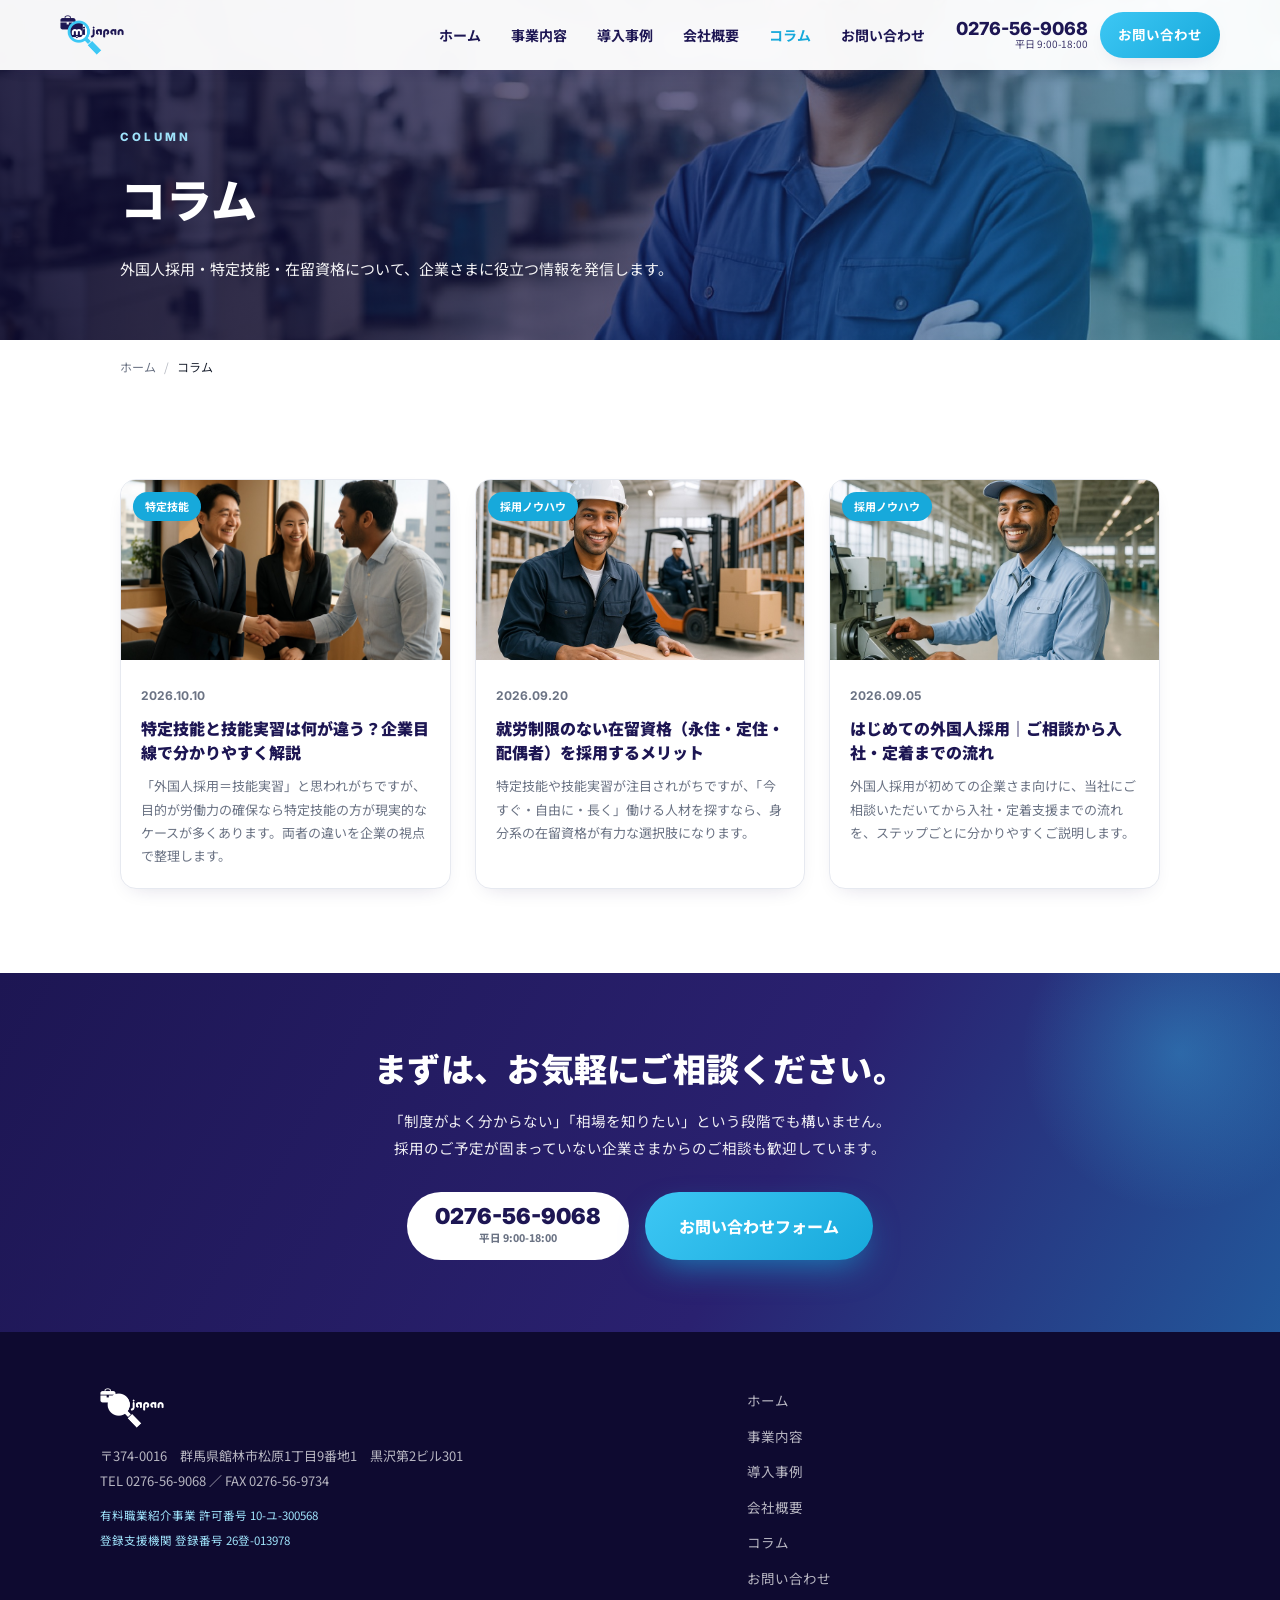
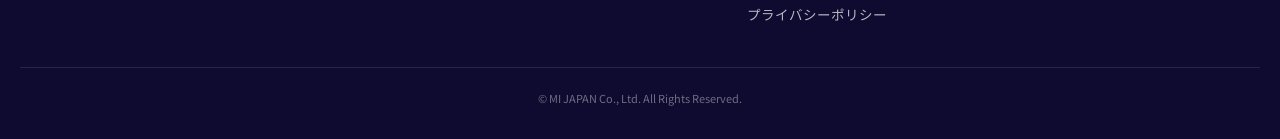
==== column/index.html @ fb92f8b6 "MI Japan HP preview (noindex)" ====
<!DOCTYPE html>
<html lang="ja">
<head>
<meta name="robots" content="noindex,nofollow">
<!-- Google Tag Manager -->
<script>(function(w,d,s,l,i){w[l]=w[l]||[];w[l].push({'gtm.start':
new Date().getTime(),event:'gtm.js'});var f=d.getElementsByTagName(s)[0],
j=d.createElement(s),dl=l!='dataLayer'?'&l='+l:'';j.async=true;j.src=
'https://www.googletagmanager.com/gtm.js?id='+i+dl;f.parentNode.insertBefore(j,f);
})(window,document,'script','dataLayer','GTM-NKFNLKCG');</script>
<!-- End Google Tag Manager -->
<meta charset="UTF-8">
<meta name="viewport" content="width=device-width, initial-scale=1.0">
<title>コラム｜株式会社エムアイジャパン</title>
<meta name="description" content="外国人採用・特定技能・在留資格に関する企業さま向けコラム。採用ノウハウや制度解説を分かりやすくお届けします。">
<link rel="icon" href="../assets/favicon.ico" sizes="any">
<link rel="icon" type="image/png" sizes="32x32" href="../assets/favicon-32.png">
<link rel="apple-touch-icon" href="../assets/favicon-180.png">
<meta property="og:title" content="コラム｜株式会社エムアイジャパン">
<meta property="og:description" content="外国人採用・特定技能・在留資格に関する企業さま向けコラム。採用ノウハウや制度解説を分かりやすくお届けします。">
<meta property="og:type" content="website">
<meta name="format-detection" content="telephone=no">
<link rel="preconnect" href="https://fonts.googleapis.com">
<link rel="preconnect" href="https://fonts.gstatic.com" crossorigin>
<link href="https://fonts.googleapis.com/css2?family=Noto+Sans+JP:wght@400;500;700;900&family=Inter:wght@600;700;800;900&display=swap" rel="stylesheet">
<link rel="stylesheet" href="../assets/style.css">
</head>
<body>
<!-- Google Tag Manager (noscript) -->
<noscript><iframe src="https://www.googletagmanager.com/ns.html?id=GTM-NKFNLKCG"
height="0" width="0" style="display:none;visibility:hidden"></iframe></noscript>
<!-- End Google Tag Manager (noscript) -->
<header id="hd">
  <div class="hd-in">
    <a class="brand" href="../index.html"><img src="../assets/logo.png" alt="株式会社エムアイジャパン"></a>
    <nav class="gnav"><a href="../index.html">ホーム</a><a href="../services.html">事業内容</a><a href="../works.html">導入事例</a><a href="../company.html">会社概要</a><a href="../column/index.html" class="active">コラム</a><a href="../contact.html">お問い合わせ</a></nav>
    <div class="hd-cta">
      <a class="hd-tel" href="tel:0276569068"><span class="t">0276-56-9068</span><span class="h">平日 9:00-18:00</span></a>
      <a class="hd-btn" href="../contact.html">お問い合わせ</a>
    </div>
    <button class="burger" aria-label="メニュー" onclick="document.body.classList.toggle('mopen')"><span></span><span></span><span></span></button>
  </div>
  <nav class="mnav"><a href="../index.html">ホーム</a><a href="../services.html">事業内容</a><a href="../works.html">導入事例</a><a href="../company.html">会社概要</a><a href="../column/index.html" class="active">コラム</a><a href="../contact.html">お問い合わせ</a><a class="mnav-tel" href="tel:0276569068">電話する 0276-56-9068</a></nav>
</header>
<main>

<section class="phero" style="background-image:linear-gradient(100deg,rgba(14,10,48,.86),rgba(20,15,70,.58) 55%,rgba(23,169,219,.42)),url('../assets/mv.jpg');background-size:cover;background-position:center">
  <div class="phero-in reveal">
    <span class="eyebrow light">Column</span>
    <h1>コラム</h1>
    <p>外国人採用・特定技能・在留資格について、企業さまに役立つ情報を発信します。</p>
  </div>
</section>
<div class="crumbs wrap"><a href="../index.html">ホーム</a><i>/</i><span>コラム</span></div>
<section class="sec"><div class="wrap">
  <div class="col-grid"><a class="col-card reveal" href="tokutei-vs-ginojisshu.html">
  <div class="col-img" style="background-image:url('../assets/interview.jpg')"><span class="col-cat">特定技能</span></div>
  <div class="col-body"><time>2026.10.10</time><h3>特定技能と技能実習は何が違う？企業目線で分かりやすく解説</h3><p>「外国人採用＝技能実習」と思われがちですが、目的が労働力の確保なら特定技能の方が現実的なケースが多くあります。両者の違いを企業の視点で整理します。</p></div>
</a><a class="col-card reveal" href="mibunkei-merit.html">
  <div class="col-img" style="background-image:url('../assets/work-logistics.jpg')"><span class="col-cat">採用ノウハウ</span></div>
  <div class="col-body"><time>2026.09.20</time><h3>就労制限のない在留資格（永住・定住・配偶者）を採用するメリット</h3><p>特定技能や技能実習が注目されがちですが、「今すぐ・自由に・長く」働ける人材を探すなら、身分系の在留資格が有力な選択肢になります。</p></div>
</a><a class="col-card reveal" href="ukeire-flow.html">
  <div class="col-img" style="background-image:url('../assets/work-factory.jpg')"><span class="col-cat">採用ノウハウ</span></div>
  <div class="col-body"><time>2026.09.05</time><h3>はじめての外国人採用｜ご相談から入社・定着までの流れ</h3><p>外国人採用が初めての企業さま向けに、当社にご相談いただいてから入社・定着支援までの流れを、ステップごとに分かりやすくご説明します。</p></div>
</a></div>
</div></section>
<section class="cta-band">
  <div class="cta-in reveal">
    <h2>まずは、お気軽にご相談ください。</h2>
    <p>「制度がよく分からない」「相場を知りたい」という段階でも構いません。<br>採用のご予定が固まっていない企業さまからのご相談も歓迎しています。</p>
    <div class="cta-btns">
      <a class="btn-tel" href="tel:0276569068"><span class="no">0276-56-9068</span><span class="hr">平日 9:00-18:00</span></a>
      <a class="btn-form" href="../contact.html">お問い合わせフォーム</a>
    </div>
  </div>
</section>

</main>
<footer>
  <div class="ft-in">
    <div class="ft-brand">
      <img src="../assets/logo.png" alt="株式会社エムアイジャパン">
      <p class="ft-addr">〒374-0016　群馬県館林市松原1丁目9番地1　黒沢第2ビル301<br>TEL 0276-56-9068 ／ FAX 0276-56-9734</p>
      <p class="ft-lic"><span>有料職業紹介事業 許可番号 10-ユ-300568</span><span>登録支援機関 登録番号 26登-013978</span></p>
    </div>
    <nav class="ft-nav"><a href="../index.html">ホーム</a><a href="../services.html">事業内容</a><a href="../works.html">導入事例</a><a href="../company.html">会社概要</a><a href="../column/index.html">コラム</a><a href="../contact.html">お問い合わせ</a><a href="../privacy.html">プライバシーポリシー</a></nav>
  </div>
  <p class="copy">© MI JAPAN Co., Ltd. All Rights Reserved.</p>
</footer>
<a class="pagetop" href="#top" aria-label="ページ上部へ">↑</a>
<div class="mbar">
  <a href="tel:0276569068" class="mb-tel">電話</a>
  <a href="../contact.html" class="mb-form">お問い合わせ</a>
</div>
<script src="../assets/app.js"></script>
</body>
</html>
---- assets/style.css ----
:root{
  --navy:#1d1653; --navy2:#2a2170; --cyan:#3dc7f4; --cyan-d:#17a9db;
  --ink:#1c2230; --mute:#6b7384; --line:#e6e9f0; --bg:#fff; --tint:#f3f7fc;
  --shadow:0 18px 44px -20px rgba(29,22,83,.26); --shadow-sm:0 8px 22px -12px rgba(29,22,83,.2);
  --radius:16px; --font:"Noto Sans JP","Hiragino Kaku Gothic ProN",system-ui,sans-serif; --num:"Inter",var(--font);
}
*{margin:0;padding:0;box-sizing:border-box;-webkit-font-smoothing:antialiased}
html{scroll-behavior:smooth;scroll-padding-top:76px}
body{font-family:var(--font);color:var(--ink);background:var(--bg);line-height:1.9;font-size:15px}
img,svg{max-width:100%;display:block}
a{color:inherit;text-decoration:none}
main{overflow:hidden}
.wrap{max-width:1080px;margin:0 auto;padding:0 20px}
.wrap-narrow{max-width:800px;margin:0 auto;padding:0 20px}
.center{text-align:center}
.eyebrow{display:inline-block;font:800 11.5px/1 var(--num);letter-spacing:.26em;color:var(--cyan-d);text-transform:uppercase;margin-bottom:12px}
.eyebrow.light{color:#9fe3fb}
h2{font-weight:900;font-size:clamp(22px,3.6vw,33px);line-height:1.45;color:var(--navy);letter-spacing:.01em}
.note{font-size:11.5px;color:var(--mute)}

/* reveal animation */
.reveal{opacity:0;transform:translateY(26px);transition:opacity .7s ease,transform .7s cubic-bezier(.2,.7,.2,1)}
.reveal.vis{opacity:1;transform:none}

/* header */
#hd{position:fixed;top:0;left:0;right:0;z-index:100;transition:.3s}
#hd.solid{background:rgba(255,255,255,.96);backdrop-filter:blur(12px);box-shadow:0 2px 20px -12px rgba(29,22,83,.4)}
.hd-in{max-width:1200px;margin:0 auto;display:flex;align-items:center;gap:18px;padding:12px 20px}
.brand img{height:40px;width:auto}
#hd:not(.solid) .brand img{filter:brightness(0) invert(1)}
.gnav{display:flex;gap:4px;margin-left:auto}
.gnav a{padding:8px 13px;font-size:14px;font-weight:700;border-radius:8px;transition:.2s;color:#fff}
#hd.solid .gnav a{color:var(--navy)}
.gnav a:hover,.gnav a.active{color:var(--cyan)}
#hd.solid .gnav a.active{color:var(--cyan-d)}
.hd-cta{display:flex;align-items:center;gap:12px}
.hd-tel{display:flex;flex-direction:column;line-height:1.2;text-align:right;color:#fff}
#hd.solid .hd-tel{color:var(--navy)}
.hd-tel .t{font:800 18px/1 var(--num)}
.hd-tel .h{font-size:10px;opacity:.85}
.hd-btn{background:linear-gradient(135deg,var(--cyan),var(--cyan-d));color:#fff;font-weight:700;font-size:13.5px;padding:10px 18px;border-radius:999px;box-shadow:var(--shadow-sm);white-space:nowrap;transition:.2s}
.hd-btn:hover{transform:translateY(-2px)}
.burger{display:none;flex-direction:column;gap:5px;background:none;border:none;cursor:pointer;padding:6px}
.burger span{width:24px;height:2px;background:#fff;transition:.3s}
#hd.solid .burger span{background:var(--navy)}
.mnav{display:none}

@media(max-width:900px){
  .gnav,.hd-cta{display:none}
  .burger{display:flex;margin-left:auto}
  .mnav{position:fixed;top:0;right:0;width:76%;max-width:320px;height:100vh;background:var(--navy);flex-direction:column;padding:88px 26px 26px;gap:4px;transform:translateX(100%);transition:.35s;display:flex;z-index:99}
  body.mopen .mnav{transform:none}
  body.mopen::after{content:"";position:fixed;inset:0;background:rgba(0,0,0,.4);z-index:98}
  .mnav a{color:#fff;padding:14px 10px;font-weight:700;border-bottom:1px solid rgba(255,255,255,.12)}
  .mnav a.active{color:var(--cyan)}
  .mnav-tel{margin-top:16px;background:var(--cyan);border-radius:10px;text-align:center;border:none!important}
}

/* hero */
.hero{position:relative;min-height:100vh;display:flex;align-items:center;overflow:hidden;color:#fff}
.hero-media{position:absolute;inset:0;width:100%;height:100%;object-fit:cover;z-index:0;background:var(--navy)}
@keyframes kenburns{from{transform:scale(1.04)}to{transform:scale(1.16)}}
.hero-ov{position:absolute;inset:0;z-index:1;background:linear-gradient(110deg,rgba(14,10,48,.9) 0%,rgba(20,15,70,.66) 46%,rgba(23,169,219,.34) 100%)}
.hero-in{position:relative;z-index:2;max-width:1120px;margin:0 auto;padding:110px 20px 90px;width:100%}
.hero-badges{display:flex;gap:8px;flex-wrap:wrap;margin-bottom:22px;animation:fadeup .8s .1s both}
.hero-badges span{background:rgba(255,255,255,.14);border:1px solid rgba(255,255,255,.34);backdrop-filter:blur(4px);font-size:12px;font-weight:700;padding:6px 14px;border-radius:999px}
.hero h1{font-weight:900;font-size:clamp(38px,7vw,78px);line-height:1.2;letter-spacing:.01em;margin-bottom:20px;animation:fadeup .8s .2s both}
.hero h1 em{font-style:normal;color:var(--cyan);text-shadow:0 0 30px rgba(61,199,244,.5)}
.hero p{font-size:clamp(15px,2vw,18px);max-width:620px;margin-bottom:34px;opacity:.95;animation:fadeup .8s .35s both}
.hero-cta{display:flex;gap:14px;flex-wrap:wrap;animation:fadeup .8s .5s both}
@keyframes fadeup{from{opacity:0;transform:translateY(24px)}to{opacity:1;transform:none}}
.btn-form{display:inline-flex;align-items:center;justify-content:center;background:linear-gradient(135deg,var(--cyan),var(--cyan-d));color:#fff;font-weight:800;font-size:16px;padding:16px 34px;border-radius:999px;box-shadow:0 14px 34px -10px rgba(23,169,219,.7);transition:.2s}
.btn-form:hover{transform:translateY(-2px)}
.btn-ghost{display:inline-flex;align-items:center;justify-content:center;border:2px solid rgba(255,255,255,.6);color:#fff;font-weight:700;font-size:15px;padding:14px 30px;border-radius:999px;transition:.2s}
.btn-ghost:hover{background:#fff;color:var(--navy);border-color:#fff}
.hero-scroll{position:absolute;bottom:26px;left:50%;transform:translateX(-50%);z-index:2;width:24px;height:40px;border:2px solid rgba(255,255,255,.6);border-radius:14px}
.hero-scroll span{position:absolute;top:7px;left:50%;transform:translateX(-50%);width:4px;height:8px;background:#fff;border-radius:2px;animation:scr 1.6s infinite}
@keyframes scr{0%{opacity:0;top:7px}30%{opacity:1}60%{opacity:1;top:20px}100%{opacity:0;top:20px}}

/* news */
.news-sec{background:var(--navy);color:#fff;position:relative;z-index:3}
.news-wrap{display:grid;grid-template-columns:200px 1fr;gap:20px;padding-top:34px;padding-bottom:34px}
.news-head .eyebrow{color:var(--cyan)}
.news-head h2{color:#fff}
.news-list{display:flex;flex-direction:column}
.news-row{display:flex;align-items:center;gap:16px;padding:14px 4px;border-bottom:1px solid rgba(255,255,255,.14);transition:.2s;flex-wrap:wrap}
.news-row:hover{color:var(--cyan)}
.news-row .nd{font:700 13px/1 var(--num);color:#9fe3fb;min-width:86px}
.news-row .nc{font-size:11px;font-weight:700;background:rgba(61,199,244,.2);color:#9fe3fb;padding:3px 10px;border-radius:999px}
.news-row .nt{font-size:13.5px;flex:1;min-width:200px}
@media(max-width:700px){.news-wrap{grid-template-columns:1fr;gap:10px}}

/* sections */
.sec{padding:84px 0}
.sec-tint{background:var(--tint)}
.sec-head{text-align:center;margin-bottom:46px}
.sec-sub{color:var(--mute);max-width:640px;margin:14px auto 0;font-size:14.5px}

/* service cards (top) */
.svc-grid{display:grid;grid-template-columns:1fr 1fr;gap:24px}
@media(max-width:760px){.svc-grid{grid-template-columns:1fr}}
.svc-card{background:#fff;border:1px solid var(--line);border-radius:var(--radius);overflow:hidden;box-shadow:var(--shadow-sm);transition:.28s;display:flex;flex-direction:column}
.svc-card:hover{transform:translateY(-6px);box-shadow:var(--shadow)}
.svc-img{height:210px;background-size:cover;background-position:center;transition:.4s}
.svc-card:hover .svc-img{transform:scale(1.06)}
.svc-body{padding:26px 24px 28px}
.svc-lic{display:inline-block;font:700 11px/1 var(--num);color:var(--cyan-d);background:var(--tint);padding:5px 12px;border-radius:999px;margin-bottom:12px;letter-spacing:.04em}
.svc-body h3{font-size:21px;font-weight:900;color:var(--navy);margin-bottom:10px}
.svc-body p{font-size:14px;color:var(--ink);opacity:.9}
.svc-body .more{display:inline-block;margin-top:14px;color:var(--cyan-d);font-weight:800;font-size:14px}

/* strengths */
.st-grid{display:grid;grid-template-columns:repeat(4,1fr);gap:20px}
@media(max-width:900px){.st-grid{grid-template-columns:1fr 1fr}}
@media(max-width:520px){.st-grid{grid-template-columns:1fr}}
.st-card{background:#fff;border-radius:var(--radius);padding:30px 22px;text-align:center;box-shadow:var(--shadow-sm);transition:.25s}
.st-card:hover{transform:translateY(-5px);box-shadow:var(--shadow)}
.st-ico{width:62px;height:62px;margin:0 auto 16px;border-radius:50%;display:flex;align-items:center;justify-content:center;background:linear-gradient(135deg,var(--navy),var(--navy2));color:var(--cyan)}
.st-ico svg{width:30px;height:30px}
.st-card h3{font-size:16.5px;font-weight:900;color:var(--navy);margin-bottom:9px}
.st-card p{font-size:13px;color:var(--mute);line-height:1.8}

/* works */
.wk-grid{display:grid;grid-template-columns:repeat(3,1fr);gap:20px}
@media(max-width:860px){.wk-grid{grid-template-columns:1fr;max-width:560px;margin:0 auto}}
.wk-card{background:#fff;border:1px solid var(--line);border-radius:var(--radius);padding:24px 22px;box-shadow:var(--shadow-sm);transition:.25s;display:block}
.wk-card:hover{transform:translateY(-5px);box-shadow:var(--shadow)}
.wk-ind{font-size:11.5px;font-weight:700;color:var(--cyan-d)}
.wk-card h3{font-size:17px;font-weight:900;color:var(--navy);margin:6px 0 16px}
.wk-m{display:flex;gap:12px;justify-content:space-between;border-top:1px solid var(--line);padding-top:14px}
.wk-m .m{text-align:center;flex:1}
.wk-m .m b{display:block;font:900 22px/1.1 var(--num);color:var(--cyan-d)}
.wk-m .m span{font-size:10.5px;color:var(--mute)}
.btn-line{display:inline-block;margin-top:36px;color:var(--navy);font-weight:800;border:2px solid var(--navy);padding:12px 30px;border-radius:999px;transition:.2s}
.btn-line:hover{background:var(--navy);color:#fff}

/* page hero */
.phero{position:relative;min-height:340px;display:flex;align-items:center;color:#fff;background:var(--navy)}
.phero-in{position:relative;z-index:2;max-width:1080px;margin:0 auto;padding:120px 20px 56px;width:100%}
.phero h1{font-weight:900;font-size:clamp(28px,5vw,46px);margin-bottom:12px}
.phero p{max-width:620px;opacity:.95;font-size:15px}

/* crumbs */
.crumbs{display:flex;gap:8px;align-items:center;font-size:12px;color:var(--mute);padding:16px 20px;flex-wrap:wrap}
.crumbs a:hover{color:var(--cyan-d)}
.crumbs i{font-style:normal;opacity:.5}
.crumbs span{color:var(--ink)}

/* service full */
.svc-sec{padding:70px 0}
.svc-full{display:grid;grid-template-columns:.92fr 1.08fr;gap:44px;align-items:center}
.svc-sec.svc-rev .svc-full{direction:rtl}
.svc-sec.svc-rev .svc-full>*{direction:ltr}
@media(max-width:820px){.svc-full{grid-template-columns:1fr;gap:24px}}
.svc-full-img{aspect-ratio:4/3;border-radius:20px;background-size:cover;background-position:center;box-shadow:var(--shadow)}
.svc-full-body .svc-lic{margin:0 0 10px}
.svc-full-body h2{margin-bottom:14px}
.svc-full-body .lead{color:var(--ink);opacity:.92;margin-bottom:24px;font-size:15px}
.pt-grid{display:grid;grid-template-columns:1fr 1fr;gap:16px}
@media(max-width:520px){.pt-grid{grid-template-columns:1fr}}
.pt{background:var(--tint);border-radius:12px;padding:18px 18px}
.pt h4{font-size:14.5px;font-weight:900;color:var(--navy);margin-bottom:6px;padding-left:14px;position:relative}
.pt h4::before{content:"";position:absolute;left:0;top:7px;width:6px;height:6px;border-radius:50%;background:var(--cyan)}
.pt p{font-size:12.5px;color:var(--mute);line-height:1.8}

/* works full */
.wk-list{display:flex;flex-direction:column;gap:20px;max-width:860px;margin:0 auto}
.wk-full{background:#fff;border:1px solid var(--line);border-radius:var(--radius);overflow:hidden;box-shadow:var(--shadow-sm)}
.wk-full-head{background:linear-gradient(135deg,var(--navy),var(--navy2));color:#fff;padding:20px 26px}
.wk-full-head .wk-ind{color:#9fe3fb}
.wk-full-head h2{color:#fff;font-size:20px;margin-top:4px}
.wk-full-body{padding:24px 26px;display:grid;grid-template-columns:1fr 240px;gap:24px;align-items:center}
@media(max-width:680px){.wk-full-body{grid-template-columns:1fr}}
.wk-full-body dl{font-size:13.5px}
.wk-full-body dt{font-weight:800;color:var(--cyan-d);font-size:11.5px;margin-top:10px}
.wk-full-body dt:first-child{margin-top:0}
.wk-full-body dd{color:var(--ink);opacity:.9}
.wk-full-body .wk-m{border-top:none;border-left:1px solid var(--line);padding:0 0 0 20px}
@media(max-width:680px){.wk-full-body .wk-m{border-left:none;border-top:1px solid var(--line);padding:14px 0 0}}

/* company */
.msg{display:grid;grid-template-columns:200px 1fr;gap:34px;align-items:start}
@media(max-width:680px){.msg{grid-template-columns:1fr;gap:20px}}
.msg-photo{width:100%;max-width:200px;border-radius:16px;box-shadow:var(--shadow);aspect-ratio:1;object-fit:cover}
.msg-body h3{font-size:19px;font-weight:900;color:var(--navy);margin-bottom:14px}
.msg-body p{font-size:14px;margin-bottom:12px;opacity:.92}
.msg-body .sign{font-weight:700;color:var(--navy);opacity:1}
.co-table{width:100%;border-collapse:collapse;font-size:14px;background:#fff;border-radius:var(--radius);overflow:hidden;box-shadow:var(--shadow-sm)}
.co-table th,.co-table td{padding:16px 18px;text-align:left;border-bottom:1px solid var(--line);vertical-align:top}
.co-table th{background:var(--navy);color:#fff;font-weight:700;width:190px;white-space:nowrap}
@media(max-width:560px){.co-table th,.co-table td{display:block;width:100%}.co-table th{width:100%}}

/* column list */
.col-grid{display:grid;grid-template-columns:repeat(3,1fr);gap:24px}
@media(max-width:860px){.col-grid{grid-template-columns:1fr 1fr}}
@media(max-width:560px){.col-grid{grid-template-columns:1fr}}
.col-card{background:#fff;border:1px solid var(--line);border-radius:var(--radius);overflow:hidden;box-shadow:var(--shadow-sm);transition:.25s}
.col-card:hover{transform:translateY(-5px);box-shadow:var(--shadow)}
.col-img{height:180px;background-size:cover;background-position:center;position:relative}
.col-cat{position:absolute;top:12px;left:12px;background:var(--cyan-d);color:#fff;font-size:11px;font-weight:700;padding:4px 12px;border-radius:999px}
.col-body{padding:20px}
.col-body time{font:700 12px/1 var(--num);color:var(--mute)}
.col-body h3{font-size:16px;font-weight:900;color:var(--navy);margin:8px 0 10px;line-height:1.5}
.col-body p{font-size:13px;color:var(--mute);line-height:1.8}

/* article */
.art-hero{position:relative;min-height:320px;display:flex;align-items:flex-end;background-size:cover;background-position:center;color:#fff}
.art-hero-ov{position:absolute;inset:0;background:linear-gradient(to top,rgba(14,10,48,.9),rgba(14,10,48,.2))}
.art-hero-in{position:relative;z-index:2;max-width:800px;margin:0 auto;padding:40px 20px;width:100%}
.art-hero-in h1{font-size:clamp(22px,4vw,34px);font-weight:900;margin:12px 0 8px;line-height:1.4}
.art-hero-in time{font:700 13px/1 var(--num);opacity:.9}
.art-body{padding:48px 20px}
.art-body h2{font-size:21px;margin:34px 0 14px;padding-left:16px;border-left:5px solid var(--cyan);color:var(--navy)}
.art-body p{margin-bottom:18px;font-size:15px}
.art-body strong{color:var(--navy)}
.art-cta{background:linear-gradient(135deg,var(--navy),var(--navy2));color:#fff;border-radius:20px;padding:40px 30px;text-align:center;margin:20px 0 40px}
.art-cta h3{font-size:20px;font-weight:900;margin-bottom:10px}
.art-cta p{opacity:.9;margin-bottom:22px;font-size:14px}
.rel-wrap{margin-bottom:60px}
.rel-title{font-size:18px;color:var(--navy);margin-bottom:18px;text-align:center}
.rel-grid{display:grid;grid-template-columns:1fr 1fr;gap:16px}
@media(max-width:560px){.rel-grid{grid-template-columns:1fr}}
.rel-card{display:flex;gap:14px;background:#fff;border:1px solid var(--line);border-radius:12px;overflow:hidden;box-shadow:var(--shadow-sm);transition:.2s}
.rel-card:hover{transform:translateY(-3px);box-shadow:var(--shadow)}
.rel-img{width:96px;flex:none;background-size:cover;background-position:center}
.rel-b{padding:12px 14px}
.rel-b time{font:700 11px/1 var(--num);color:var(--mute)}
.rel-b h4{font-size:13.5px;color:var(--navy);margin-top:6px;line-height:1.5}

/* cta band */
.cta-band{background:linear-gradient(120deg,var(--navy) 0%,var(--navy2) 60%,var(--cyan-d) 160%);color:#fff;padding:72px 20px;text-align:center;position:relative;overflow:hidden}
.cta-band::after{content:"";position:absolute;top:-80px;right:-60px;width:320px;height:320px;border-radius:50%;background:radial-gradient(circle,rgba(61,199,244,.3),transparent 70%)}
.cta-in{position:relative;z-index:2;max-width:720px;margin:0 auto}
.cta-band h2{color:#fff;margin-bottom:14px}
.cta-in p{opacity:.92;margin-bottom:30px;font-size:14.5px}
.cta-btns{display:flex;gap:16px;justify-content:center;flex-wrap:wrap}
.btn-tel{display:flex;flex-direction:column;background:#fff;color:var(--navy);padding:12px 28px;border-radius:999px;font-weight:800}
.btn-tel .no{font:900 22px/1.1 var(--num)}
.btn-tel .hr{font-size:10.5px;color:var(--mute)}

/* contact */
.ct-lead{text-align:center;margin-bottom:30px}
.ct-tel{display:inline-flex;flex-direction:column;gap:2px}
.ct-tel .l{font-size:12px;color:var(--mute);font-weight:700}
.ct-tel a{font:900 34px/1 var(--num);color:var(--navy)}
.ct-tel .h{font-size:12px;color:var(--mute)}
.ct-form{background:#fff;border:1px solid var(--line);border-radius:20px;padding:34px 30px;box-shadow:var(--shadow-sm)}
@media(max-width:560px){.ct-form{padding:24px 18px}}
.fld{margin-bottom:16px}
.fld label{display:block;font-size:13px;font-weight:700;color:var(--navy);margin-bottom:6px}
.req{background:#d94141;color:#fff;font-size:10px;padding:2px 7px;border-radius:4px;margin-left:7px}
.opt{background:var(--mute);color:#fff;font-size:10px;padding:2px 7px;border-radius:4px;margin-left:7px}
.fld input,.fld select,.fld textarea{width:100%;border:1.5px solid var(--line);border-radius:10px;padding:12px 14px;font-size:15px;font-family:var(--font);background:var(--tint);transition:.2s}
.fld input:focus,.fld select:focus,.fld textarea:focus{outline:none;border-color:var(--cyan);background:#fff;box-shadow:0 0 0 3px rgba(61,199,244,.16)}
.fld2{display:grid;grid-template-columns:1fr 1fr;gap:14px}
@media(max-width:560px){.fld2{grid-template-columns:1fr}}
.privacy{font-size:12px;color:var(--mute);text-align:center;margin:18px 0 14px}
.privacy a{color:var(--cyan-d);text-decoration:underline}
.ct-submit{width:100%;border:none;cursor:pointer;background:linear-gradient(135deg,var(--cyan),var(--cyan-d));color:#fff;font-size:17px;font-weight:900;font-family:var(--font);padding:17px;border-radius:999px;box-shadow:0 14px 30px -10px rgba(23,169,219,.6);transition:.2s}
.ct-submit:hover{transform:translateY(-2px)}
.form-note{text-align:center;font-size:11.5px;color:var(--mute);margin-top:12px}

/* thanks */
.thanks{padding:140px 20px 100px;text-align:center}
.th-ico{width:76px;height:76px;margin:0 auto 24px;border-radius:50%;background:linear-gradient(135deg,var(--cyan),var(--cyan-d));color:#fff;display:flex;align-items:center;justify-content:center}
.th-ico svg{width:40px;height:40px}
.thanks h1{font-size:28px;color:var(--navy);margin-bottom:14px}
.thanks p{color:var(--mute);margin-bottom:30px}

/* footer */
footer{background:#0e0a30;color:rgba(255,255,255,.7);padding:56px 20px 30px}
.ft-in{max-width:1080px;margin:0 auto;display:grid;grid-template-columns:1.4fr 1fr;gap:40px}
@media(max-width:720px){.ft-in{grid-template-columns:1fr;gap:26px}}
.ft-brand img{height:40px;filter:brightness(0) invert(1);margin-bottom:16px}
.ft-addr{font-size:13px;line-height:1.9}
.ft-lic{margin-top:12px;display:flex;flex-direction:column;gap:3px}
.ft-lic span{font-size:11.5px;color:#9fe3fb}
.ft-nav{display:flex;flex-direction:column;gap:10px}
.ft-nav a{font-size:13.5px;transition:.2s}
.ft-nav a:hover{color:var(--cyan)}
.copy{text-align:center;font-size:11px;color:rgba(255,255,255,.4);margin-top:40px;border-top:1px solid rgba(255,255,255,.1);padding-top:20px}

/* pagetop + mobile bar */
.pagetop{position:fixed;right:18px;bottom:84px;z-index:80;width:44px;height:44px;border-radius:50%;background:var(--navy);color:#fff;display:flex;align-items:center;justify-content:center;font-size:18px;opacity:0;pointer-events:none;transition:.3s;box-shadow:var(--shadow)}
.pagetop.show{opacity:1;pointer-events:auto}
@media(min-width:901px){.pagetop{bottom:24px}}
.mbar{position:fixed;left:0;right:0;bottom:0;z-index:90;display:none;grid-template-columns:1fr 1.4fr;gap:8px;padding:8px 10px;background:rgba(255,255,255,.97);backdrop-filter:blur(8px);border-top:1px solid var(--line)}
.mbar a{text-align:center;padding:12px;border-radius:12px;font-weight:800;font-size:13px}
.mb-tel{background:var(--navy);color:#fff}
.mb-form{background:linear-gradient(135deg,var(--cyan),var(--cyan-d));color:#fff}
@media(max-width:900px){.mbar{display:grid}.pagetop{bottom:76px}}
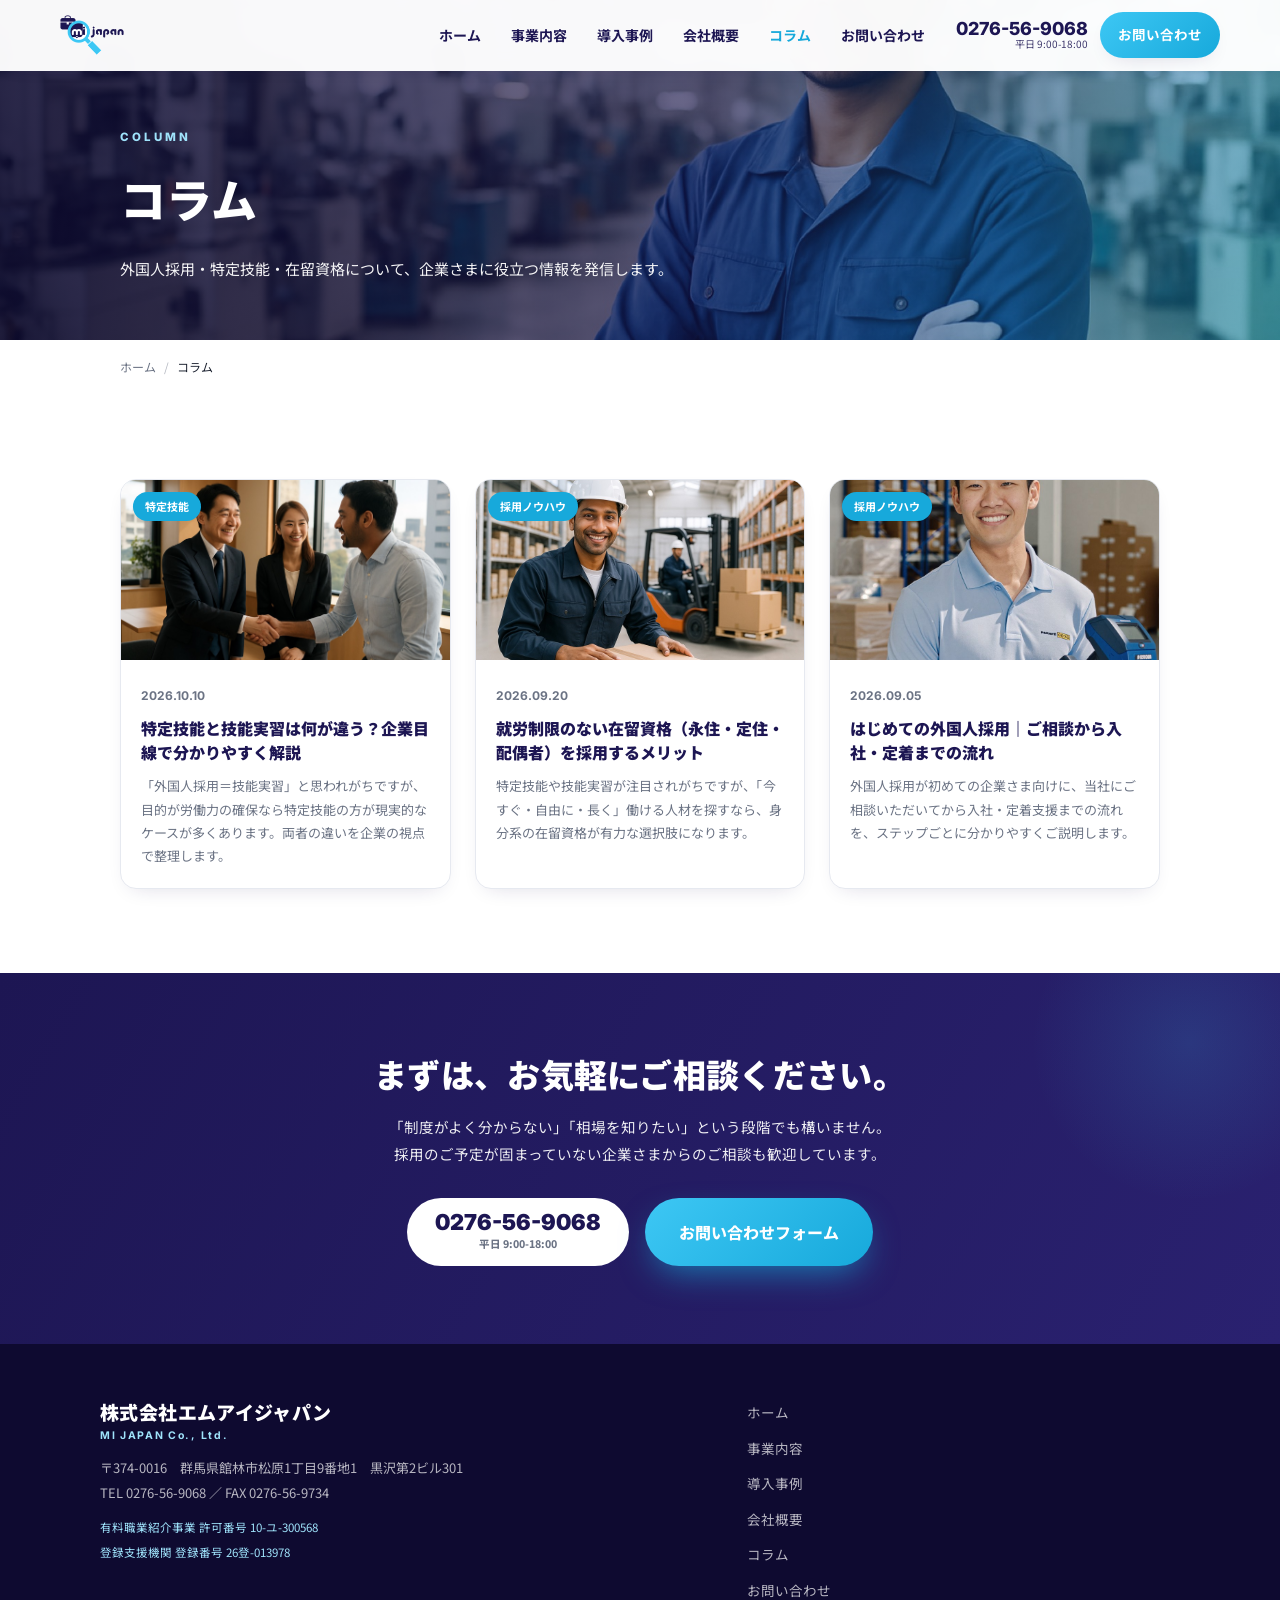
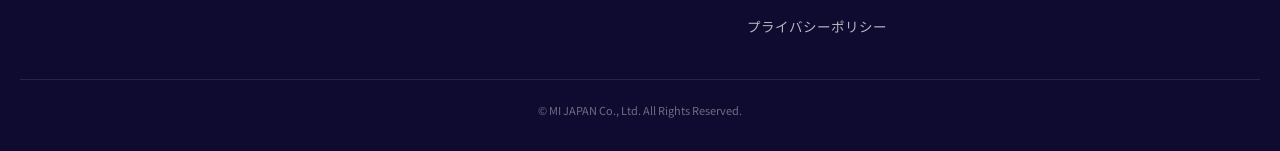
==== commit 7acaee1d: "Footer text name, enrich services page (details/flow), distinct per-page photos" ====
--- a/column/index.html
+++ b/column/index.html
@@ -60,7 +60,7 @@
   <div class="col-img" style="background-image:url('../assets/work-logistics.jpg')"><span class="col-cat">採用ノウハウ</span></div>
   <div class="col-body"><time>2026.09.20</time><h3>就労制限のない在留資格（永住・定住・配偶者）を採用するメリット</h3><p>特定技能や技能実習が注目されがちですが、「今すぐ・自由に・長く」働ける人材を探すなら、身分系の在留資格が有力な選択肢になります。</p></div>
 </a><a class="col-card reveal" href="ukeire-flow.html">
-  <div class="col-img" style="background-image:url('../assets/work-factory.jpg')"><span class="col-cat">採用ノウハウ</span></div>
+  <div class="col-img" style="background-image:url('../assets/flow-warehouse.jpg')"><span class="col-cat">採用ノウハウ</span></div>
   <div class="col-body"><time>2026.09.05</time><h3>はじめての外国人採用｜ご相談から入社・定着までの流れ</h3><p>外国人採用が初めての企業さま向けに、当社にご相談いただいてから入社・定着支援までの流れを、ステップごとに分かりやすくご説明します。</p></div>
 </a></div>
 </div></section>
@@ -79,7 +79,7 @@
 <footer>
   <div class="ft-in">
     <div class="ft-brand">
-      <img src="../assets/logo.png" alt="株式会社エムアイジャパン">
+      <p class="ft-name">株式会社エムアイジャパン<span>MI JAPAN Co., Ltd.</span></p>
       <p class="ft-addr">〒374-0016　群馬県館林市松原1丁目9番地1　黒沢第2ビル301<br>TEL 0276-56-9068 ／ FAX 0276-56-9734</p>
       <p class="ft-lic"><span>有料職業紹介事業 許可番号 10-ユ-300568</span><span>登録支援機関 登録番号 26登-013978</span></p>
     </div>
--- a/assets/style.css
+++ b/assets/style.css
@@ -23,26 +23,21 @@
 .reveal.vis{opacity:1;transform:none}
 
 /* header */
-#hd{position:fixed;top:0;left:0;right:0;z-index:100;transition:.3s}
-#hd.solid{background:rgba(255,255,255,.96);backdrop-filter:blur(12px);box-shadow:0 2px 20px -12px rgba(29,22,83,.4)}
+#hd{position:fixed;top:0;left:0;right:0;z-index:100;transition:.3s;background:rgba(255,255,255,.9);backdrop-filter:blur(12px);border-bottom:1px solid rgba(230,233,240,.7)}
+#hd.solid{background:rgba(255,255,255,.97);box-shadow:0 2px 20px -12px rgba(29,22,83,.4);border-bottom-color:transparent}
 .hd-in{max-width:1200px;margin:0 auto;display:flex;align-items:center;gap:18px;padding:12px 20px}
 .brand img{height:40px;width:auto}
-#hd:not(.solid) .brand img{filter:brightness(0) invert(1)}
 .gnav{display:flex;gap:4px;margin-left:auto}
-.gnav a{padding:8px 13px;font-size:14px;font-weight:700;border-radius:8px;transition:.2s;color:#fff}
-#hd.solid .gnav a{color:var(--navy)}
-.gnav a:hover,.gnav a.active{color:var(--cyan)}
-#hd.solid .gnav a.active{color:var(--cyan-d)}
+.gnav a{padding:8px 13px;font-size:14px;font-weight:700;border-radius:8px;transition:.2s;color:var(--navy)}
+.gnav a:hover,.gnav a.active{color:var(--cyan-d)}
 .hd-cta{display:flex;align-items:center;gap:12px}
-.hd-tel{display:flex;flex-direction:column;line-height:1.2;text-align:right;color:#fff}
-#hd.solid .hd-tel{color:var(--navy)}
+.hd-tel{display:flex;flex-direction:column;line-height:1.2;text-align:right;color:var(--navy)}
 .hd-tel .t{font:800 18px/1 var(--num)}
 .hd-tel .h{font-size:10px;opacity:.85}
 .hd-btn{background:linear-gradient(135deg,var(--cyan),var(--cyan-d));color:#fff;font-weight:700;font-size:13.5px;padding:10px 18px;border-radius:999px;box-shadow:var(--shadow-sm);white-space:nowrap;transition:.2s}
 .hd-btn:hover{transform:translateY(-2px)}
 .burger{display:none;flex-direction:column;gap:5px;background:none;border:none;cursor:pointer;padding:6px}
-.burger span{width:24px;height:2px;background:#fff;transition:.3s}
-#hd.solid .burger span{background:var(--navy)}
+.burger span{width:24px;height:2px;background:var(--navy);transition:.3s}
 .mnav{display:none}
 
 @media(max-width:900px){
@@ -56,26 +51,43 @@
   .mnav-tel{margin-top:16px;background:var(--cyan);border-radius:10px;text-align:center;border:none!important}
 }
 
-/* hero */
-.hero{position:relative;min-height:100vh;display:flex;align-items:center;overflow:hidden;color:#fff}
-.hero-media{position:absolute;inset:0;width:100%;height:100%;object-fit:cover;z-index:0;background:var(--navy)}
-@keyframes kenburns{from{transform:scale(1.04)}to{transform:scale(1.16)}}
-.hero-ov{position:absolute;inset:0;z-index:1;background:linear-gradient(110deg,rgba(14,10,48,.9) 0%,rgba(20,15,70,.66) 46%,rgba(23,169,219,.34) 100%)}
-.hero-in{position:relative;z-index:2;max-width:1120px;margin:0 auto;padding:110px 20px 90px;width:100%}
-.hero-badges{display:flex;gap:8px;flex-wrap:wrap;margin-bottom:22px;animation:fadeup .8s .1s both}
-.hero-badges span{background:rgba(255,255,255,.14);border:1px solid rgba(255,255,255,.34);backdrop-filter:blur(4px);font-size:12px;font-weight:700;padding:6px 14px;border-radius:999px}
-.hero h1{font-weight:900;font-size:clamp(38px,7vw,78px);line-height:1.2;letter-spacing:.01em;margin-bottom:20px;animation:fadeup .8s .2s both}
-.hero h1 em{font-style:normal;color:var(--cyan);text-shadow:0 0 30px rgba(61,199,244,.5)}
-.hero p{font-size:clamp(15px,2vw,18px);max-width:620px;margin-bottom:34px;opacity:.95;animation:fadeup .8s .35s both}
-.hero-cta{display:flex;gap:14px;flex-wrap:wrap;animation:fadeup .8s .5s both}
+/* hero (corporate split) */
+.hero{position:relative;background:linear-gradient(170deg,#f6fbff 0%,#eaf2fb 62%,#e3edf8 100%);overflow:hidden}
+.hero-deco{position:absolute;top:-160px;right:-140px;width:560px;height:560px;z-index:0;background:radial-gradient(circle,rgba(61,199,244,.2),transparent 68%);pointer-events:none}
+.hero-deco::after{content:"";position:absolute;left:-360px;top:360px;width:420px;height:420px;border-radius:50%;background:radial-gradient(circle,rgba(29,22,83,.07),transparent 70%)}
+.hero-grid{position:relative;z-index:2;display:grid;grid-template-columns:1.04fr .96fr;gap:54px;align-items:center;padding-top:152px;padding-bottom:94px}
+.hero-copy{min-width:0}
+.hero-eyebrow{display:inline-flex;align-items:center;gap:8px;font:800 12px/1 var(--num);letter-spacing:.12em;color:var(--cyan-d);background:#fff;border:1px solid var(--line);padding:9px 16px;border-radius:999px;box-shadow:var(--shadow-sm);margin-bottom:26px}
+.hero-eyebrow i{font-style:normal;color:var(--cyan);font-size:14px}
+.hero h1{font-weight:900;font-size:clamp(37px,5.4vw,64px);line-height:1.17;letter-spacing:.012em;color:var(--navy);margin-bottom:22px}
+.hero h1 em{font-style:normal;color:var(--cyan-d);position:relative;white-space:nowrap}
+.hero h1 em::after{content:"";position:absolute;left:0;right:0;bottom:.06em;height:.16em;background:var(--cyan);opacity:.32;border-radius:4px;z-index:-1}
+.hero-lead{font-size:clamp(14.5px,1.4vw,16.5px);color:var(--ink);opacity:.9;max-width:540px;margin-bottom:32px;line-height:1.95}
+.hero-cta{display:flex;gap:14px;flex-wrap:wrap;margin-bottom:30px}
+.hero-badges{display:flex;gap:9px;flex-wrap:wrap}
+.hero-badges span{font-size:11.5px;font-weight:700;color:var(--navy);background:#fff;border:1px solid var(--line);padding:8px 15px;border-radius:999px;box-shadow:var(--shadow-sm)}
+.hero-visual{position:relative;align-self:stretch}
+.hero-figure{position:relative;border-radius:26px;overflow:hidden;aspect-ratio:4/5;box-shadow:0 44px 90px -34px rgba(29,22,83,.52);background:var(--tint)}
+.hero-figure img{width:100%;height:100%;object-fit:cover;object-position:center 22%}
+.hero-figure::after{content:"";position:absolute;inset:0;border-radius:26px;box-shadow:inset 0 0 0 1px rgba(255,255,255,.35)}
+.hero-float{position:absolute;background:rgba(255,255,255,.96);backdrop-filter:blur(6px);border-radius:14px;padding:12px 18px;box-shadow:var(--shadow);display:flex;flex-direction:column;line-height:1.35;animation:floaty 5s ease-in-out infinite}
+.hero-float .hf-k{font-size:10.5px;color:var(--mute);font-weight:700;letter-spacing:.02em}
+.hero-float b{font-size:14.5px;color:var(--navy);font-weight:900}
+.hero-float{left:-22px;bottom:34px}
+.hero-float2{left:auto;right:-16px;top:40px;bottom:auto;animation-delay:1.4s}
+@keyframes floaty{0%,100%{transform:translateY(0)}50%{transform:translateY(-7px)}}
 @keyframes fadeup{from{opacity:0;transform:translateY(24px)}to{opacity:1;transform:none}}
 .btn-form{display:inline-flex;align-items:center;justify-content:center;background:linear-gradient(135deg,var(--cyan),var(--cyan-d));color:#fff;font-weight:800;font-size:16px;padding:16px 34px;border-radius:999px;box-shadow:0 14px 34px -10px rgba(23,169,219,.7);transition:.2s}
 .btn-form:hover{transform:translateY(-2px)}
-.btn-ghost{display:inline-flex;align-items:center;justify-content:center;border:2px solid rgba(255,255,255,.6);color:#fff;font-weight:700;font-size:15px;padding:14px 30px;border-radius:999px;transition:.2s}
-.btn-ghost:hover{background:#fff;color:var(--navy);border-color:#fff}
-.hero-scroll{position:absolute;bottom:26px;left:50%;transform:translateX(-50%);z-index:2;width:24px;height:40px;border:2px solid rgba(255,255,255,.6);border-radius:14px}
-.hero-scroll span{position:absolute;top:7px;left:50%;transform:translateX(-50%);width:4px;height:8px;background:#fff;border-radius:2px;animation:scr 1.6s infinite}
-@keyframes scr{0%{opacity:0;top:7px}30%{opacity:1}60%{opacity:1;top:20px}100%{opacity:0;top:20px}}
+.btn-ghost{display:inline-flex;align-items:center;justify-content:center;border:2px solid var(--navy);color:var(--navy);font-weight:700;font-size:15px;padding:14px 30px;border-radius:999px;transition:.2s;background:transparent}
+.btn-ghost:hover{background:var(--navy);color:#fff;border-color:var(--navy)}
+@media(max-width:900px){
+  .hero-grid{grid-template-columns:1fr;gap:38px;padding-top:116px;padding-bottom:62px}
+  .hero-figure{aspect-ratio:3/2;max-height:420px}
+  .hero-figure img{object-position:center 26%}
+  .hero-float{left:12px;bottom:14px}
+  .hero-float2{right:12px;top:14px}
+}
 
 /* news */
 .news-sec{background:var(--navy);color:#fff;position:relative;z-index:3}
@@ -109,28 +121,31 @@
 .svc-body p{font-size:14px;color:var(--ink);opacity:.9}
 .svc-body .more{display:inline-block;margin-top:14px;color:var(--cyan-d);font-weight:800;font-size:14px}
 
-/* strengths */
-.st-grid{display:grid;grid-template-columns:repeat(4,1fr);gap:20px}
+/* strengths (editorial) */
+.st-grid{display:grid;grid-template-columns:repeat(4,1fr);gap:18px;counter-reset:st}
 @media(max-width:900px){.st-grid{grid-template-columns:1fr 1fr}}
 @media(max-width:520px){.st-grid{grid-template-columns:1fr}}
-.st-card{background:#fff;border-radius:var(--radius);padding:30px 22px;text-align:center;box-shadow:var(--shadow-sm);transition:.25s}
-.st-card:hover{transform:translateY(-5px);box-shadow:var(--shadow)}
-.st-ico{width:62px;height:62px;margin:0 auto 16px;border-radius:50%;display:flex;align-items:center;justify-content:center;background:linear-gradient(135deg,var(--navy),var(--navy2));color:var(--cyan)}
+.st-card{position:relative;background:#fff;border:1px solid var(--line);border-radius:14px;padding:30px 24px 28px;text-align:left;counter-increment:st;transition:.25s;overflow:hidden}
+.st-card::before{content:counter(st,decimal-leading-zero);position:absolute;top:18px;right:22px;font:800 30px/1 var(--num);color:rgba(29,22,83,.12)}
+.st-card::after{content:"";position:absolute;left:0;top:0;width:3px;height:0;background:var(--cyan);transition:.3s}
+.st-card:hover{border-color:#cfd7e6;box-shadow:var(--shadow-sm)}
+.st-card:hover::after{height:100%}
+.st-ico{width:38px;height:38px;margin-bottom:18px;display:flex;align-items:center;color:var(--navy)}
 .st-ico svg{width:30px;height:30px}
-.st-card h3{font-size:16.5px;font-weight:900;color:var(--navy);margin-bottom:9px}
-.st-card p{font-size:13px;color:var(--mute);line-height:1.8}
+.st-card h3{font-size:15.5px;font-weight:900;color:var(--navy);margin-bottom:10px;line-height:1.55}
+.st-card p{font-size:12.8px;color:var(--mute);line-height:1.85}
 
 /* works */
 .wk-grid{display:grid;grid-template-columns:repeat(3,1fr);gap:20px}
 @media(max-width:860px){.wk-grid{grid-template-columns:1fr;max-width:560px;margin:0 auto}}
-.wk-card{background:#fff;border:1px solid var(--line);border-radius:var(--radius);padding:24px 22px;box-shadow:var(--shadow-sm);transition:.25s;display:block}
-.wk-card:hover{transform:translateY(-5px);box-shadow:var(--shadow)}
-.wk-ind{font-size:11.5px;font-weight:700;color:var(--cyan-d)}
-.wk-card h3{font-size:17px;font-weight:900;color:var(--navy);margin:6px 0 16px}
-.wk-m{display:flex;gap:12px;justify-content:space-between;border-top:1px solid var(--line);padding-top:14px}
-.wk-m .m{text-align:center;flex:1}
-.wk-m .m b{display:block;font:900 22px/1.1 var(--num);color:var(--cyan-d)}
-.wk-m .m span{font-size:10.5px;color:var(--mute)}
+.wk-card{background:#fff;border:1px solid var(--line);border-radius:14px;padding:26px 24px;transition:.25s;display:block}
+.wk-card:hover{border-color:#cfd7e6;box-shadow:var(--shadow-sm)}
+.wk-ind{font-size:11px;font-weight:700;color:var(--mute);letter-spacing:.02em}
+.wk-card h3{font-size:16.5px;font-weight:900;color:var(--navy);margin:7px 0 18px;line-height:1.5}
+.wk-m{display:flex;gap:12px;justify-content:space-between;border-top:1px solid var(--line);padding-top:16px}
+.wk-m .m{text-align:left;flex:1}
+.wk-m .m b{display:block;font:800 18px/1.15 var(--num);color:var(--navy)}
+.wk-m .m span{font-size:10px;color:var(--mute)}
 .btn-line{display:inline-block;margin-top:36px;color:var(--navy);font-weight:800;border:2px solid var(--navy);padding:12px 30px;border-radius:999px;transition:.2s}
 .btn-line:hover{background:var(--navy);color:#fff}
 
@@ -162,6 +177,42 @@
 .pt h4{font-size:14.5px;font-weight:900;color:var(--navy);margin-bottom:6px;padding-left:14px;position:relative}
 .pt h4::before{content:"";position:absolute;left:0;top:7px;width:6px;height:6px;border-radius:50%;background:var(--cyan)}
 .pt p{font-size:12.5px;color:var(--mute);line-height:1.8}
+
+/* services page extras */
+.svc-intro{padding-bottom:30px}
+.svc-intro h2{line-height:1.4}
+.svc-intro-p{color:var(--ink);opacity:.9;margin-top:18px;font-size:15px;line-height:1.95}
+.svc-two{padding:0 0 10px}
+.svc-two-in{display:grid;grid-template-columns:1fr 1fr;gap:16px}
+@media(max-width:700px){.svc-two-in{grid-template-columns:1fr}}
+.svc-nav{display:flex;align-items:center;gap:16px;background:#fff;border:1px solid var(--line);border-radius:14px;padding:20px 22px;transition:.25s}
+.svc-nav:hover{border-color:var(--cyan);box-shadow:var(--shadow-sm);transform:translateY(-3px)}
+.svc-nav .sn-no{font:800 26px/1 var(--num);color:var(--cyan-d);flex-shrink:0}
+.svc-nav b{display:block;font-size:15px;color:var(--navy);font-weight:900;line-height:1.5}
+.svc-nav em{font-style:normal;font-size:12px;color:var(--mute)}
+.svc-sec{padding:64px 0}
+.svc-detail{margin-top:40px;display:grid;grid-template-columns:1fr 1fr;gap:18px}
+@media(max-width:700px){.svc-detail{grid-template-columns:1fr}}
+.sd-block{background:var(--tint);border:1px solid var(--line);border-radius:14px;padding:24px 24px}
+.sd-block h3{font-size:15px;font-weight:900;color:var(--navy);margin-bottom:12px;padding-left:14px;position:relative}
+.sd-block h3::before{content:"";position:absolute;left:0;top:5px;width:5px;height:16px;border-radius:3px;background:var(--cyan)}
+.sd-block>p{font-size:13.5px;color:var(--ink);opacity:.9;line-height:1.9}
+.sd-fee{grid-column:1/-1;background:#fff}
+.tags{display:flex;flex-wrap:wrap;gap:8px}
+.tag{font-size:12.5px;font-weight:700;color:var(--navy);background:#fff;border:1px solid var(--line);padding:7px 14px;border-radius:999px}
+.sd-block .tags-note{font-size:12px;color:var(--mute);margin-top:12px;line-height:1.8}
+.sup-list{margin:0;padding:0;list-style:none;counter-reset:sup}
+.sup-list li{position:relative;counter-increment:sup;padding:9px 0 9px 32px;font-size:13px;color:var(--ink);line-height:1.7;border-bottom:1px solid var(--line)}
+.sup-list li:last-child{border-bottom:none}
+.sup-list li::before{content:counter(sup);position:absolute;left:0;top:9px;width:20px;height:20px;border-radius:50%;background:var(--navy);color:#fff;font:800 11px/20px var(--num);text-align:center}
+/* flow */
+.flow{display:grid;grid-template-columns:repeat(5,1fr);gap:14px}
+@media(max-width:860px){.flow{grid-template-columns:1fr;max-width:620px;margin:0 auto}}
+.flow-step{position:relative;background:#fff;border:1px solid var(--line);border-radius:14px;padding:26px 20px}
+.flow-step .fs-no{display:inline-block;font:800 20px/1 var(--num);color:#fff;background:linear-gradient(135deg,var(--navy),var(--navy2));width:40px;height:40px;border-radius:50%;text-align:center;line-height:40px;margin-bottom:14px}
+.flow-step h4{font-size:14.5px;font-weight:900;color:var(--navy);margin-bottom:8px}
+.flow-step p{font-size:12px;color:var(--mute);line-height:1.8}
+@media(min-width:861px){.flow-step:not(:last-child)::after{content:"";position:absolute;top:46px;right:-10px;width:12px;height:12px;border-top:2px solid var(--cyan);border-right:2px solid var(--cyan);transform:rotate(45deg);z-index:1}}
 
 /* works full */
 .wk-list{display:flex;flex-direction:column;gap:20px;max-width:860px;margin:0 auto}
@@ -228,8 +279,8 @@
 .rel-b h4{font-size:13.5px;color:var(--navy);margin-top:6px;line-height:1.5}
 
 /* cta band */
-.cta-band{background:linear-gradient(120deg,var(--navy) 0%,var(--navy2) 60%,var(--cyan-d) 160%);color:#fff;padding:72px 20px;text-align:center;position:relative;overflow:hidden}
-.cta-band::after{content:"";position:absolute;top:-80px;right:-60px;width:320px;height:320px;border-radius:50%;background:radial-gradient(circle,rgba(61,199,244,.3),transparent 70%)}
+.cta-band{background:linear-gradient(120deg,var(--navy),var(--navy2));color:#fff;padding:78px 20px;text-align:center;position:relative;overflow:hidden}
+.cta-band::after{content:"";position:absolute;top:-90px;right:-70px;width:320px;height:320px;border-radius:50%;background:radial-gradient(circle,rgba(61,199,244,.14),transparent 70%)}
 .cta-in{position:relative;z-index:2;max-width:720px;margin:0 auto}
 .cta-band h2{color:#fff;margin-bottom:14px}
 .cta-in p{opacity:.92;margin-bottom:30px;font-size:14.5px}
@@ -271,7 +322,8 @@
 footer{background:#0e0a30;color:rgba(255,255,255,.7);padding:56px 20px 30px}
 .ft-in{max-width:1080px;margin:0 auto;display:grid;grid-template-columns:1.4fr 1fr;gap:40px}
 @media(max-width:720px){.ft-in{grid-template-columns:1fr;gap:26px}}
-.ft-brand img{height:40px;filter:brightness(0) invert(1);margin-bottom:16px}
+.ft-name{font-weight:900;font-size:19px;color:#fff;margin-bottom:15px;letter-spacing:.02em;line-height:1.3}
+.ft-name span{display:block;font:700 10.5px/1 var(--num);color:#9fe3fb;letter-spacing:.16em;margin-top:6px}
 .ft-addr{font-size:13px;line-height:1.9}
 .ft-lic{margin-top:12px;display:flex;flex-direction:column;gap:3px}
 .ft-lic span{font-size:11.5px;color:#9fe3fb}
